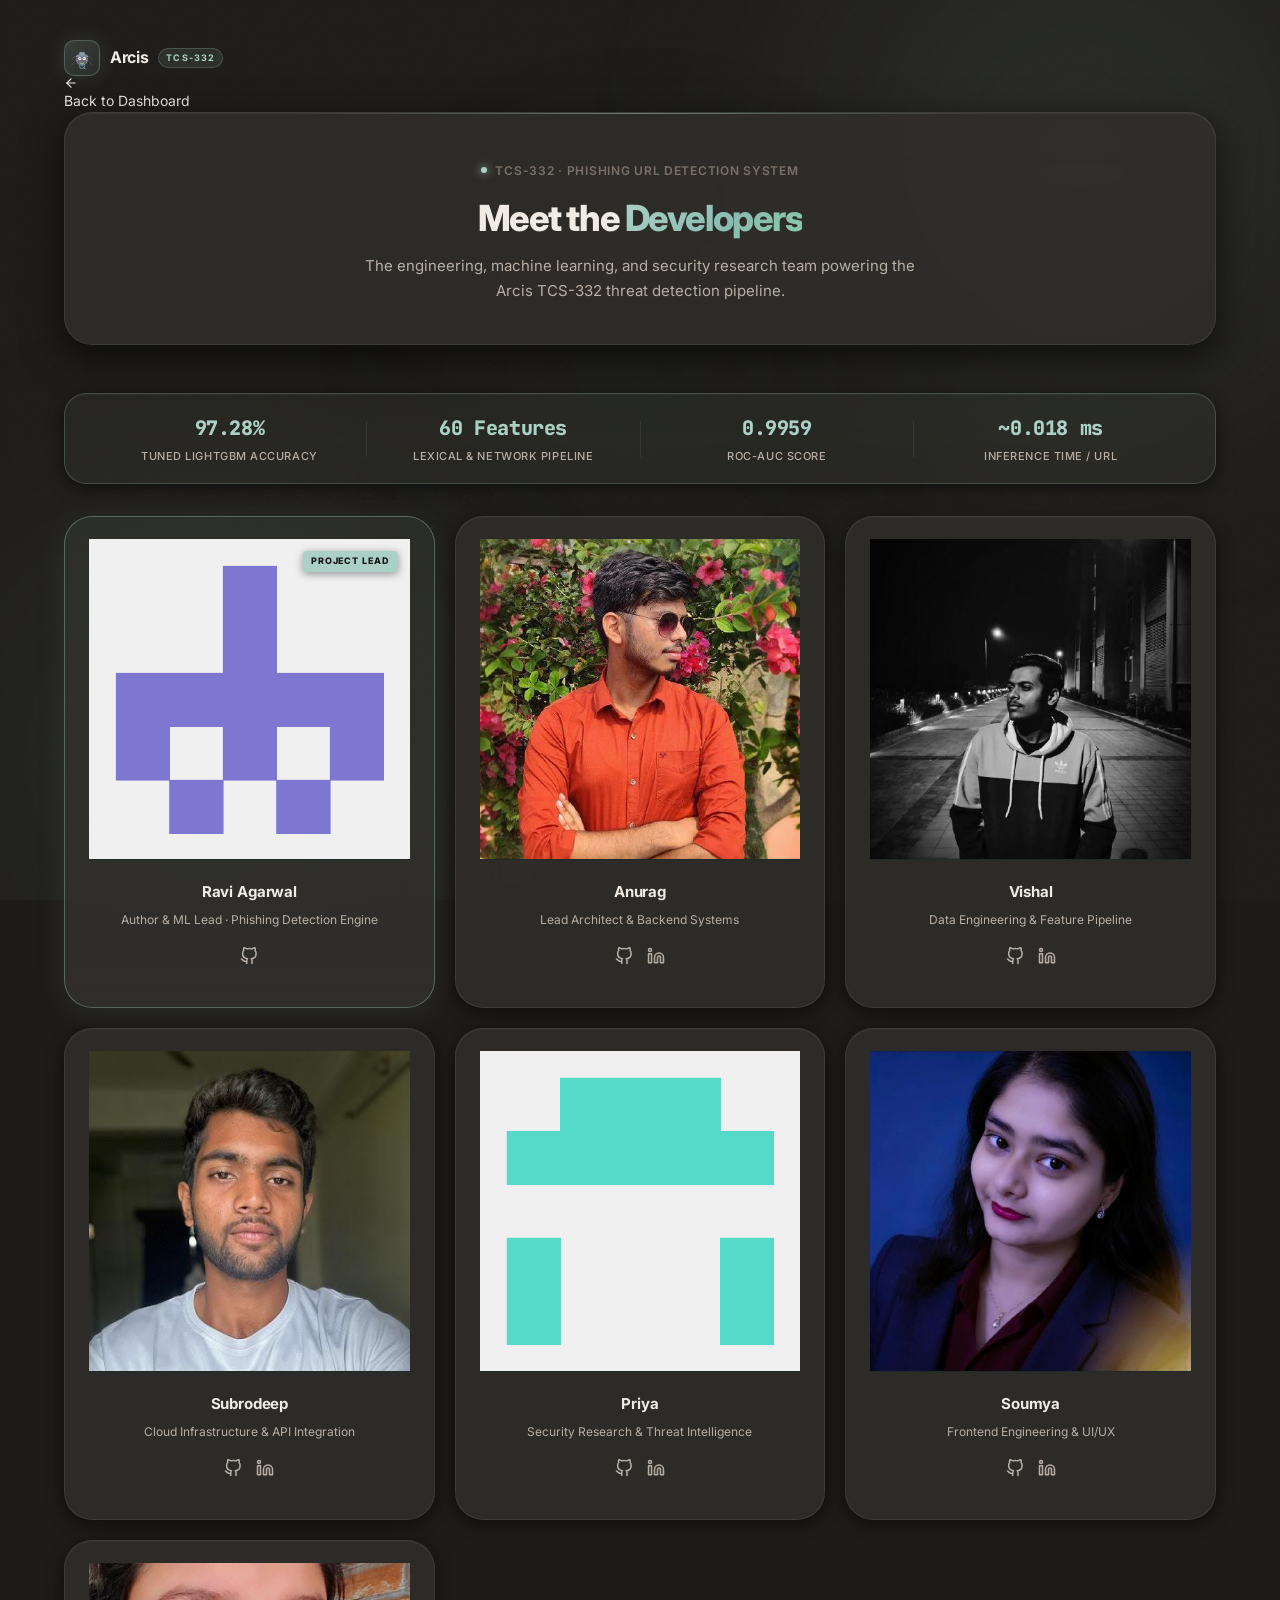
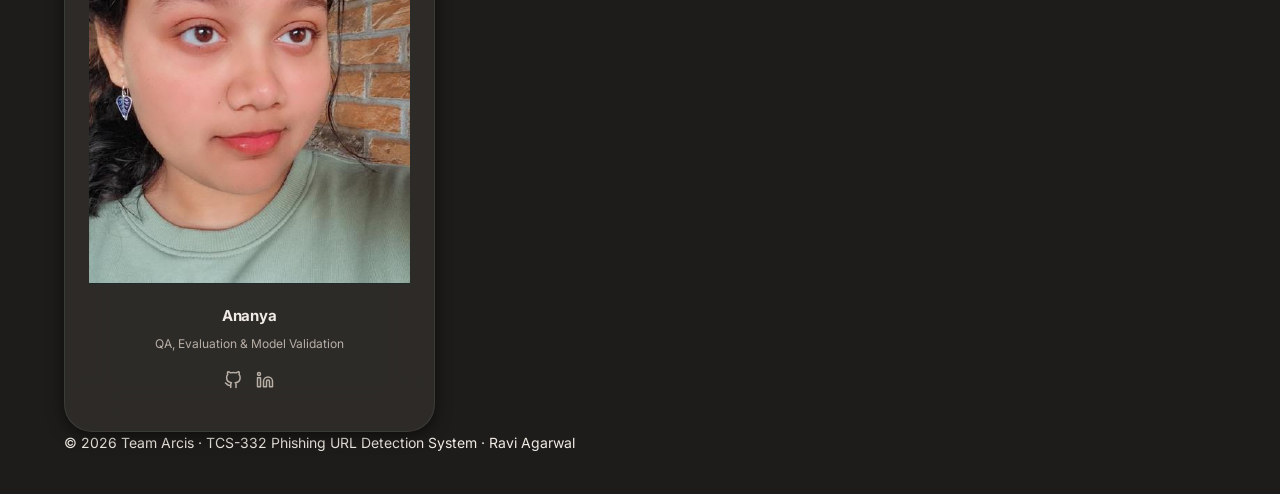
==== frontend/team.html @ d08b2a53 "docs(frontend): add TCS-332 development team showcase and project attribution" ====
<!DOCTYPE html>
<html lang="en">
<head>
    <meta charset="UTF-8">
    <meta name="viewport" content="width=device-width, initial-scale=1.0">
    <title>Arcis · TCS-332 — Phishing URL Detection Engineering Team</title>
    <link rel="preconnect" href="https://fonts.googleapis.com">
    <link rel="preconnect" href="https://fonts.gstatic.com" crossorigin>
    <link href="https://fonts.googleapis.com/css2?family=Inter:wght@300;400;500;600;700;800;900&family=JetBrains+Mono:wght@400;500;600&display=swap" rel="stylesheet">
    <link rel="stylesheet" href="style.css">
    <link rel="icon" type="image/svg+xml" href="icon.svg">
</head>
<body>

    <!-- Ambient background -->
    <div class="bg-canvas" aria-hidden="true">
        <div class="bg-orb bg-orb--1"></div>
        <div class="bg-orb bg-orb--2"></div>
        <div class="bg-orb bg-orb--3"></div>
        <div class="bg-grid"></div>
        <div class="bg-noise"></div>
    </div>

    <div class="team-page-shell">
        <header class="team-page-header">
            <div class="topbar__brand topbar__brand--clean">
                <div class="brand-logo">
                    <img src="icon.svg" width="28" height="28" alt="Arcis logo">
                </div>
                <span class="brand-name">Arcis</span>
                <span class="brand-badge">TCS-332</span>
            </div>
            <a href="/" class="back-btn">
                <svg width="14" height="14" viewBox="0 0 24 24" fill="none" stroke="currentColor" stroke-width="2" stroke-linecap="round" stroke-linejoin="round"><line x1="19" y1="12" x2="5" y2="12"></line><polyline points="12 19 5 12 12 5"></polyline></svg>
                Back to Dashboard
            </a>
        </header>

        <main>
            <div class="scanner-hero scanner-hero--centered">
                <div class="scanner-hero__eyebrow scanner-hero__eyebrow--center">
                    <span class="eyebrow-dot eyebrow-dot--blue" aria-hidden="true"></span>
                    TCS-332 · Phishing URL Detection System
                </div>
                <h1 class="scanner-hero__title">Meet the <span class="gradient-text">Developers</span></h1>
                <p class="scanner-hero__sub">The engineering, machine learning, and security research team powering the Arcis TCS-332 threat detection pipeline.</p>
            </div>

            <!-- Project Highlights Summary Bar -->
            <div class="team-highlights card">
                <div class="team-highlight-item">
                    <span class="team-highlight-val">97.28%</span>
                    <span class="team-highlight-label">Tuned LightGBM Accuracy</span>
                </div>
                <div class="team-highlight-sep"></div>
                <div class="team-highlight-item">
                    <span class="team-highlight-val">60 Features</span>
                    <span class="team-highlight-label">Lexical & Network Pipeline</span>
                </div>
                <div class="team-highlight-sep"></div>
                <div class="team-highlight-item">
                    <span class="team-highlight-val">0.9959</span>
                    <span class="team-highlight-label">ROC-AUC Score</span>
                </div>
                <div class="team-highlight-sep"></div>
                <div class="team-highlight-item">
                    <span class="team-highlight-val">~0.018 ms</span>
                    <span class="team-highlight-label">Inference Time / URL</span>
                </div>
            </div>

            <div class="team-grid">
                <!-- Member: Ravi Agarwal (Lead / Author) -->
                <div class="team-card team-card--lead card">
                    <div class="team-card__image-container">
                        <img src="img/ravi.png" onerror="this.onerror=null; this.src='img/2.png'" alt="Ravi Agarwal" class="team-card__image">
                        <span class="team-lead-badge">PROJECT LEAD</span>
                    </div>
                    <div class="team-card__content">
                        <h3 class="team-card__name">Ravi Agarwal</h3>
                        <p class="team-card__role">Author & ML Lead · Phishing Detection Engine</p>
                        <div class="team-card__links">
                            <a href="https://github.com/ravi9680" target="_blank" rel="noopener noreferrer" title="GitHub" class="team-link">
                                <svg width="18" height="18" viewBox="0 0 24 24" fill="none" stroke="currentColor" stroke-width="2" stroke-linecap="round" stroke-linejoin="round"><path d="M9 19c-5 1.5-5-2.5-7-3m14 6v-3.87a3.37 3.37 0 0 0-.94-2.61c3.14-.35 6.44-1.54 6.44-7A5.44 5.44 0 0 0 20 4.77 5.07 5.07 0 0 0 19.91 1S18.73.65 16 2.48a13.38 13.38 0 0 0-7 0C6.27.65 5.09 1 5.09 1A5.07 5.07 0 0 0 5 4.77a5.44 5.44 0 0 0-1.5 3.78c0 5.42 3.3 6.61 6.44 7A3.37 3.37 0 0 0 9 18.13V22"></path></svg>
                            </a>
                        </div>
                    </div>
                </div>

                <!-- Member 1: Anurag -->
                <div class="team-card card">
                    <div class="team-card__image-container">
                        <img src="img/anurag.png" onerror="this.onerror=null; this.src='img/1.png'" alt="Anurag" class="team-card__image">
                    </div>
                    <div class="team-card__content">
                        <h3 class="team-card__name">Anurag</h3>
                        <p class="team-card__role">Lead Architect & Backend Systems</p>
                        <div class="team-card__links">
                            <a href="https://github.com/the-wilful-youth" target="_blank" rel="noopener noreferrer" title="GitHub" class="team-link">
                                <svg width="18" height="18" viewBox="0 0 24 24" fill="none" stroke="currentColor" stroke-width="2" stroke-linecap="round" stroke-linejoin="round"><path d="M9 19c-5 1.5-5-2.5-7-3m14 6v-3.87a3.37 3.37 0 0 0-.94-2.61c3.14-.35 6.44-1.54 6.44-7A5.44 5.44 0 0 0 20 4.77 5.07 5.07 0 0 0 19.91 1S18.73.65 16 2.48a13.38 13.38 0 0 0-7 0C6.27.65 5.09 1 5.09 1A5.07 5.07 0 0 0 5 4.77a5.44 5.44 0 0 0-1.5 3.78c0 5.42 3.3 6.61 6.44 7A3.37 3.37 0 0 0 9 18.13V22"></path></svg>
                            </a>
                            <a href="https://www.linkedin.com/in/anuragbhowmick/" target="_blank" rel="noopener noreferrer" title="LinkedIn" class="team-link">
                                <svg width="18" height="18" viewBox="0 0 24 24" fill="none" stroke="currentColor" stroke-width="2" stroke-linecap="round" stroke-linejoin="round"><path d="M16 8a6 6 0 0 1 6 6v7h-4v-7a2 2 0 0 0-2-2 2 2 0 0 0-2 2v7h-4v-7a6 6 0 0 1 6-6z"></path><rect x="2" y="9" width="4" height="12"></rect><circle cx="4" cy="4" r="2"></circle></svg>
                            </a>
                        </div>
                    </div>
                </div>

                <!-- Member 2: Vishal -->
                <div class="team-card card">
                    <div class="team-card__image-container">
                        <img src="img/vishal.png" onerror="this.onerror=null; this.src='img/2.png'" alt="Vishal" class="team-card__image">
                    </div>
                    <div class="team-card__content">
                        <h3 class="team-card__name">Vishal</h3>
                        <p class="team-card__role">Data Engineering & Feature Pipeline</p>
                        <div class="team-card__links">
                            <a href="https://github.com/vishalsingh-data" target="_blank" rel="noopener noreferrer" title="GitHub" class="team-link">
                                <svg width="18" height="18" viewBox="0 0 24 24" fill="none" stroke="currentColor" stroke-width="2" stroke-linecap="round" stroke-linejoin="round"><path d="M9 19c-5 1.5-5-2.5-7-3m14 6v-3.87a3.37 3.37 0 0 0-.94-2.61c3.14-.35 6.44-1.54 6.44-7A5.44 5.44 0 0 0 20 4.77 5.07 5.07 0 0 0 19.91 1S18.73.65 16 2.48a13.38 13.38 0 0 0-7 0C6.27.65 5.09 1 5.09 1A5.07 5.07 0 0 0 5 4.77a5.44 5.44 0 0 0-1.5 3.78c0 5.42 3.3 6.61 6.44 7A3.37 3.37 0 0 0 9 18.13V22"></path></svg>
                            </a>
                            <a href="https://www.linkedin.com/in/vishal-singh-1686b335b/" target="_blank" rel="noopener noreferrer" title="LinkedIn" class="team-link">
                                <svg width="18" height="18" viewBox="0 0 24 24" fill="none" stroke="currentColor" stroke-width="2" stroke-linecap="round" stroke-linejoin="round"><path d="M16 8a6 6 0 0 1 6 6v7h-4v-7a2 2 0 0 0-2-2 2 2 0 0 0-2 2v7h-4v-7a6 6 0 0 1 6-6z"></path><rect x="2" y="9" width="4" height="12"></rect><circle cx="4" cy="4" r="2"></circle></svg>
                            </a>
                        </div>
                    </div>
                </div>

                <!-- Member 3: Subrodeep -->
                <div class="team-card card">
                    <div class="team-card__image-container">
                        <img src="img/subrodeep.png" onerror="this.onerror=null; this.src='img/3.png'" alt="Subrodeep" class="team-card__image">
                    </div>
                    <div class="team-card__content">
                        <h3 class="team-card__name">Subrodeep</h3>
                        <p class="team-card__role">Cloud Infrastructure & API Integration</p>
                        <div class="team-card__links">
                            <a href="https://github.com/Subhro1225" target="_blank" rel="noopener noreferrer" title="GitHub" class="team-link">
                                <svg width="18" height="18" viewBox="0 0 24 24" fill="none" stroke="currentColor" stroke-width="2" stroke-linecap="round" stroke-linejoin="round"><path d="M9 19c-5 1.5-5-2.5-7-3m14 6v-3.87a3.37 3.37 0 0 0-.94-2.61c3.14-.35 6.44-1.54 6.44-7A5.44 5.44 0 0 0 20 4.77 5.07 5.07 0 0 0 19.91 1S18.73.65 16 2.48a13.38 13.38 0 0 0-7 0C6.27.65 5.09 1 5.09 1A5.07 5.07 0 0 0 5 4.77a5.44 5.44 0 0 0-1.5 3.78c0 5.42 3.3 6.61 6.44 7A3.37 3.37 0 0 0 9 18.13V22"></path></svg>
                            </a>
                            <a href="https://www.linkedin.com/in/subhrodeep-bhattacharjee/" target="_blank" rel="noopener noreferrer" title="LinkedIn" class="team-link">
                                <svg width="18" height="18" viewBox="0 0 24 24" fill="none" stroke="currentColor" stroke-width="2" stroke-linecap="round" stroke-linejoin="round"><path d="M16 8a6 6 0 0 1 6 6v7h-4v-7a2 2 0 0 0-2-2 2 2 0 0 0-2 2v7h-4v-7a6 6 0 0 1 6-6z"></path><rect x="2" y="9" width="4" height="12"></rect><circle cx="4" cy="4" r="2"></circle></svg>
                            </a>
                        </div>
                    </div>
                </div>

                <!-- Member 4: Priya -->
                <div class="team-card card">
                    <div class="team-card__image-container">
                        <img src="img/priya.png" onerror="this.onerror=null; this.src='img/4.png'" alt="Priya" class="team-card__image">
                    </div>
                    <div class="team-card__content">
                        <h3 class="team-card__name">Priya</h3>
                        <p class="team-card__role">Security Research & Threat Intelligence</p>
                        <div class="team-card__links">
                            <a href="https://github.com/priyaghosh77708-cpu" target="_blank" rel="noopener noreferrer" title="GitHub" class="team-link">
                                <svg width="18" height="18" viewBox="0 0 24 24" fill="none" stroke="currentColor" stroke-width="2" stroke-linecap="round" stroke-linejoin="round"><path d="M9 19c-5 1.5-5-2.5-7-3m14 6v-3.87a3.37 3.37 0 0 0-.94-2.61c3.14-.35 6.44-1.54 6.44-7A5.44 5.44 0 0 0 20 4.77 5.07 5.07 0 0 0 19.91 1S18.73.65 16 2.48a13.38 13.38 0 0 0-7 0C6.27.65 5.09 1 5.09 1A5.07 5.07 0 0 0 5 4.77a5.44 5.44 0 0 0-1.5 3.78c0 5.42 3.3 6.61 6.44 7A3.37 3.37 0 0 0 9 18.13V22"></path></svg>
                            </a>
                            <a href="https://www.linkedin.com/in/priya-ghosh777/" target="_blank" rel="noopener noreferrer" title="LinkedIn" class="team-link">
                                <svg width="18" height="18" viewBox="0 0 24 24" fill="none" stroke="currentColor" stroke-width="2" stroke-linecap="round" stroke-linejoin="round"><path d="M16 8a6 6 0 0 1 6 6v7h-4v-7a2 2 0 0 0-2-2 2 2 0 0 0-2 2v7h-4v-7a6 6 0 0 1 6-6z"></path><rect x="2" y="9" width="4" height="12"></rect><circle cx="4" cy="4" r="2"></circle></svg>
                            </a>
                        </div>
                    </div>
                </div>

                <!-- Member 5: Soumya -->
                <div class="team-card card">
                    <div class="team-card__image-container">
                        <img src="img/soumya.png" onerror="this.onerror=null; this.src='img/5.png'" alt="Soumya" class="team-card__image">
                    </div>
                    <div class="team-card__content">
                        <h3 class="team-card__name">Soumya</h3>
                        <p class="team-card__role">Frontend Engineering & UI/UX</p>
                        <div class="team-card__links">
                            <a href="https://github.com/soumyayyy" target="_blank" rel="noopener noreferrer" title="GitHub" class="team-link">
                                <svg width="18" height="18" viewBox="0 0 24 24" fill="none" stroke="currentColor" stroke-width="2" stroke-linecap="round" stroke-linejoin="round"><path d="M9 19c-5 1.5-5-2.5-7-3m14 6v-3.87a3.37 3.37 0 0 0-.94-2.61c3.14-.35 6.44-1.54 6.44-7A5.44 5.44 0 0 0 20 4.77 5.07 5.07 0 0 0 19.91 1S18.73.65 16 2.48a13.38 13.38 0 0 0-7 0C6.27.65 5.09 1 5.09 1A5.07 5.07 0 0 0 5 4.77a5.44 5.44 0 0 0-1.5 3.78c0 5.42 3.3 6.61 6.44 7A3.37 3.37 0 0 0 9 18.13V22"></path></svg>
                            </a>
                            <a href="https://www.linkedin.com/in/soumyaa1110" target="_blank" rel="noopener noreferrer" title="LinkedIn" class="team-link">
                                <svg width="18" height="18" viewBox="0 0 24 24" fill="none" stroke="currentColor" stroke-width="2" stroke-linecap="round" stroke-linejoin="round"><path d="M16 8a6 6 0 0 1 6 6v7h-4v-7a2 2 0 0 0-2-2 2 2 0 0 0-2 2v7h-4v-7a6 6 0 0 1 6-6z"></path><rect x="2" y="9" width="4" height="12"></rect><circle cx="4" cy="4" r="2"></circle></svg>
                            </a>
                        </div>
                    </div>
                </div>

                <!-- Member 6: Ananya -->
                <div class="team-card card">
                    <div class="team-card__image-container">
                        <img src="img/ananya.png" onerror="this.onerror=null; this.src='img/6.png'" alt="Ananya" class="team-card__image">
                    </div>
                    <div class="team-card__content">
                        <h3 class="team-card__name">Ananya</h3>
                        <p class="team-card__role">QA, Evaluation & Model Validation</p>
                        <div class="team-card__links">
                            <a href="https://github.com/lyuneth3" target="_blank" rel="noopener noreferrer" title="GitHub" class="team-link">
                                <svg width="18" height="18" viewBox="0 0 24 24" fill="none" stroke="currentColor" stroke-width="2" stroke-linecap="round" stroke-linejoin="round"><path d="M9 19c-5 1.5-5-2.5-7-3m14 6v-3.87a3.37 3.37 0 0 0-.94-2.61c3.14-.35 6.44-1.54 6.44-7A5.44 5.44 0 0 0 20 4.77 5.07 5.07 0 0 0 19.91 1S18.73.65 16 2.48a13.38 13.38 0 0 0-7 0C6.27.65 5.09 1 5.09 1A5.07 5.07 0 0 0 5 4.77a5.44 5.44 0 0 0-1.5 3.78c0 5.42 3.3 6.61 6.44 7A3.37 3.37 0 0 0 9 18.13V22"></path></svg>
                            </a>
                            <a href="https://www.linkedin.com/in/anannya-mohanty-a0015134a" target="_blank" rel="noopener noreferrer" title="LinkedIn" class="team-link">
                                <svg width="18" height="18" viewBox="0 0 24 24" fill="none" stroke="currentColor" stroke-width="2" stroke-linecap="round" stroke-linejoin="round"><path d="M16 8a6 6 0 0 1 6 6v7h-4v-7a2 2 0 0 0-2-2 2 2 0 0 0-2 2v7h-4v-7a6 6 0 0 1 6-6z"></path><rect x="2" y="9" width="4" height="12"></rect><circle cx="4" cy="4" r="2"></circle></svg>
                            </a>
                        </div>
                    </div>
                </div>
            </div>
        </main>

        <footer class="team-page-footer">
            <span class="footer__copy">&copy; 2026 Team Arcis · TCS-332 Phishing URL Detection System · Ravi Agarwal</span>
        </footer>
    </div>

</body>
</html>
---- frontend/style.css ----
/* ═══════════════════════════════════════════════════════════
   ARCIS — Premium Design System
   style.css
   ═══════════════════════════════════════════════════════════ */

/* ── 1. Design Tokens ─────────────────────────────────────── */
:root {
    /* Backgrounds — Jet-based warm dark */
    --bg:            #1e1c1a;
    --surface-1:     rgba(49, 47, 44, 0.82);
    --surface-2:     rgba(58, 56, 52, 0.65);
    --surface-hover: rgba(171, 209, 198, 0.06);

    /* Borders */
    --border:        rgba(171, 209, 198, 0.10);
    --border-strong: rgba(171, 209, 198, 0.22);
    --border-focus:  rgba(171, 209, 198, 0.55);

    /* Brand — Soft Jade palette */
    --jade:       #ABD1C6;
    --jade-dim:   #8bbcb0;
    --jade-deep:  #6aa396;
    --jade-glow:  rgba(171, 209, 198, 0.18);

    /* Aliases used across component rules */
    --teal:    var(--jade-deep);
    --teal-lt: var(--jade);
    --cyan:    var(--jade-dim);
    --emerald: #86c9a8;
    --indigo:  var(--jade-deep);
    --violet:  var(--jade-dim);

    /* Semantics — Aligned with TCS-332 5 Threat Levels */
    --safe:      #6fcf97;
    --low-risk:  #56ccf2;
    --warn:      #f2c94c;
    --high:      #f2994a;
    --danger:    #eb5757;

    /* Text — warm off-whites on Jet */
    --text-1:  #f0ebe4;
    --text-2:  #b8afa6;
    --text-3:  #7a7068;

    /* Shadows — warmer tones */
    --shadow-sm:  0 1px 3px rgba(0,0,0,0.6);
    --shadow-md:  0 4px 16px rgba(0,0,0,0.55);
    --shadow-lg:  0 12px 40px rgba(0,0,0,0.65);
    --shadow-xl:  0 24px 64px rgba(0,0,0,0.75);

    /* Radius */
    --r-sm:  10px;
    --r-md:  16px;
    --r-lg:  22px;
    --r-xl:  28px;

    /* Motion */
    --ease-out:    cubic-bezier(0.16, 1, 0.3, 1);
    --ease-spring: cubic-bezier(0.34, 1.56, 0.64, 1);
    --duration:    0.35s;
}

/* ── 2. Reset & Base ──────────────────────────────────────── */
*, *::before, *::after {
    box-sizing: border-box;
    margin: 0;
    padding: 0;
}

html {
    scroll-behavior: smooth;
    -webkit-font-smoothing: antialiased;
    -moz-osx-font-smoothing: grayscale;
    text-rendering: optimizeLegibility;
}

body {
    background-color: var(--bg);
    color: var(--text-1);
    font-family: 'Inter', -apple-system, BlinkMacSystemFont, 'Segoe UI', sans-serif;
    font-size: 14px;
    line-height: 1.6;
    min-height: 100vh;
    overflow-x: hidden;
}

a { color: inherit; text-decoration: none; }
button { font-family: inherit; cursor: pointer; }
input, textarea, select { font-family: inherit; }
img, svg { display: block; }
.hidden { display: none !important; }

/* ── 3. Background Canvas ─────────────────────────────────── */
.bg-canvas {
    position: fixed;
    inset: 0;
    z-index: -1;
    pointer-events: none;
    overflow: hidden;
}

.bg-orb {
    position: absolute;
    border-radius: 50%;
    filter: blur(120px);
    will-change: transform;
}

.bg-orb--1 {
    width: 700px;
    height: 700px;
    top: -200px;
    right: -150px;
    background: radial-gradient(circle, rgba(171,209,198,0.15) 0%, transparent 70%);
    animation: orb-drift-1 28s ease-in-out infinite alternate;
}

.bg-orb--2 {
    width: 650px;
    height: 650px;
    bottom: -180px;
    left: -120px;
    background: radial-gradient(circle, rgba(139,188,176,0.12) 0%, transparent 70%);
    animation: orb-drift-2 36s ease-in-out infinite alternate;
}

.bg-orb--3 {
    width: 400px;
    height: 400px;
    top: 40%;
    left: 50%;
    transform: translate(-50%, -50%);
    background: radial-gradient(circle, rgba(106,163,150,0.08) 0%, transparent 70%);
    animation: orb-drift-3 22s ease-in-out infinite alternate;
}

@keyframes orb-drift-1 {
    0%   { transform: translate(0, 0) scale(1); }
    50%  { transform: translate(-60px, 80px) scale(1.1); }
    100% { transform: translate(40px, -50px) scale(0.95); }
}
@keyframes orb-drift-2 {
    0%   { transform: translate(0, 0) scale(1); }
    50%  { transform: translate(80px, -60px) scale(1.08); }
    100% { transform: translate(-40px, 40px) scale(0.9); }
}
@keyframes orb-drift-3 {
    0%   { transform: translate(-50%, -50%) scale(0.95); }
    100% { transform: translate(-50%, -50%) scale(1.12); }
}

/* Subtle dot grid */
.bg-grid {
    position: absolute;
    inset: 0;
    background-image: radial-gradient(circle, rgba(171,209,198,0.05) 1px, transparent 1px);
    background-size: 32px 32px;
    mask-image: radial-gradient(ellipse 80% 80% at 50% 50%, black 30%, transparent 100%);
}

/* Film-grain noise overlay */
.bg-noise {
    position: absolute;
    inset: 0;
    opacity: 0.025;
    background-image: url("data:image/svg+xml,%3Csvg viewBox='0 0 256 256' xmlns='http://www.w3.org/2000/svg'%3E%3Cfilter id='noise'%3E%3CfeTurbulence type='fractalNoise' baseFrequency='0.9' numOctaves='4' stitchTiles='stitch'/%3E%3C/filter%3E%3Crect width='100%25' height='100%25' filter='url(%23noise)'/%3E%3C/svg%3E");
    background-size: 200px 200px;
}

/* ── 4. App Shell ─────────────────────────────────────────── */
.app-shell {
    max-width: 1320px;
    margin: 0 auto;
    padding: 20px 24px 32px;
    min-height: 100vh;
    display: flex;
    flex-direction: column;
    gap: 16px;
}

/* ── 5. Topbar ────────────────────────────────────────────── */
.topbar {
    display: flex;
    align-items: center;
    justify-content: space-between;
    gap: 16px;
    padding: 10px 20px;
    background: var(--surface-1);
    border: 1px solid var(--border);
    border-radius: var(--r-xl);
    backdrop-filter: blur(24px) saturate(180%);
    -webkit-backdrop-filter: blur(24px) saturate(180%);
    box-shadow: var(--shadow-md), inset 0 1px 0 rgba(255,255,255,0.06);
    position: sticky;
    top: 12px;
    z-index: 100;
}

/* Brand */
.topbar__brand {
    display: flex;
    align-items: center;
    gap: 10px;
    flex-shrink: 0;
}

.brand-logo {
    display: flex;
    align-items: center;
    justify-content: center;
    width: 36px;
    height: 36px;
    background: linear-gradient(135deg, rgba(171,209,198,0.18), rgba(139,188,176,0.10));
    border: 1px solid rgba(171,209,198,0.28);
    border-radius: 10px;
    box-shadow: 0 0 20px rgba(171,209,198,0.15);
}

.brand-name {
    font-size: 16px;
    font-weight: 700;
    letter-spacing: -0.02em;
    color: var(--text-1);
}

.brand-badge {
    font-size: 9px;
    font-weight: 700;
    letter-spacing: 0.12em;
    color: var(--jade);
    background: rgba(171,209,198,0.10);
    border: 1px solid rgba(171,209,198,0.22);
    padding: 2px 7px;
    border-radius: 50px;
}

/* Nav links */
.topbar__nav {
    display: flex;
    align-items: center;
    gap: 4px;
}

.nav-item {
    font-size: 13.5px;
    font-weight: 500;
    color: var(--text-2);
    padding: 6px 14px;
    border-radius: var(--r-sm);
    transition: color var(--duration) var(--ease-out),
                background var(--duration) var(--ease-out);
}

.nav-item:hover {
    color: var(--text-1);
    background: var(--surface-hover);
}

.nav-item--active {
    color: var(--text-1);
    background: rgba(255,255,255,0.06);
}

/* Right actions */
.topbar__actions {
    display: flex;
    align-items: center;
    gap: 12px;
    flex-shrink: 0;
}

.node-status {
    display: flex;
    align-items: center;
    gap: 7px;
    background: rgba(171,209,198,0.08);
    border: 1px solid rgba(171,209,198,0.20);
    padding: 5px 12px;
    border-radius: 50px;
}

.node-status__dot {
    width: 7px;
    height: 7px;
    border-radius: 50%;
    background: var(--jade);
    box-shadow: 0 0 8px var(--jade);
    animation: pulse-dot 2.4s ease-in-out infinite;
}

.node-status__label {
    font-family: 'JetBrains Mono', monospace;
    font-size: 10px;
    font-weight: 600;
    color: var(--jade);
    letter-spacing: 0.06em;
}

@keyframes pulse-dot {
    0%, 100% { opacity: 1; box-shadow: 0 0 8px var(--jade); }
    50%       { opacity: 0.6; box-shadow: 0 0 3px var(--jade); }
}

.btn-upgrade {
    display: none;
}

/* ── 6. Metrics Bar ───────────────────────────────────────── */
.metrics-bar {
    display: flex;
    align-items: center;
    background: var(--surface-1);
    border: 1px solid var(--border);
    border-radius: var(--r-lg);
    backdrop-filter: blur(20px) saturate(160%);
    -webkit-backdrop-filter: blur(20px) saturate(160%);
    box-shadow: var(--shadow-sm), inset 0 1px 0 rgba(255,255,255,0.04);
    padding: 0 8px;
    overflow: hidden;
}

.metric-tile {
    display: flex;
    align-items: center;
    gap: 12px;
    padding: 18px 28px;
    flex: 1;
    min-width: 0;
    transition: background var(--duration);
}

.metric-tile:hover { background: var(--surface-hover); }

.metric-tile__icon {
    display: flex;
    align-items: center;
    justify-content: center;
    width: 34px;
    height: 34px;
    border-radius: 9px;
    background: rgba(255,255,255,0.04);
    border: 1px solid var(--border);
    color: var(--text-2);
    flex-shrink: 0;
}

.metric-tile__icon--blue  { color: var(--jade);      background: rgba(171,209,198,0.08); border-color: rgba(171,209,198,0.18); }
.metric-tile__icon--red   { color: var(--danger);    background: rgba(235,87,87,0.08);   border-color: rgba(235,87,87,0.18); }
.metric-tile__icon--green { color: var(--jade-dim);  background: rgba(139,188,176,0.08); border-color: rgba(139,188,176,0.18); }

.metric-tile__body {
    display: flex;
    flex-direction: column;
    gap: 2px;
    min-width: 0;
}

.metric-tile__value {
    font-size: 20px;
    font-weight: 700;
    letter-spacing: -0.03em;
    color: var(--text-1);
    line-height: 1.1;
    white-space: nowrap;
}

.metric-unit {
    font-size: 12px;
    font-weight: 500;
    color: var(--text-2);
    margin-left: 1px;
}

.metric-tile__label {
    font-size: 11.5px;
    color: var(--text-3);
    font-weight: 500;
    white-space: nowrap;
    overflow: hidden;
    text-overflow: ellipsis;
}

.metric-divider {
    width: 1px;
    height: 36px;
    background: var(--border);
    flex-shrink: 0;
}

/* ── 7. Workspace ─────────────────────────────────────────── */
.workspace {
    display: grid;
    grid-template-columns: 280px 1fr;
    gap: 16px;
    align-items: start;
    flex: 1;
}

/* ── 8. Sidebar ───────────────────────────────────────────── */
.sidebar {
    background: var(--surface-1);
    border: 1px solid var(--border);
    border-radius: var(--r-xl);
    backdrop-filter: blur(24px) saturate(160%);
    -webkit-backdrop-filter: blur(24px) saturate(160%);
    box-shadow: var(--shadow-md), inset 0 1px 0 rgba(255,255,255,0.04);
    display: flex;
    flex-direction: column;
    overflow: hidden;
    max-height: calc(100vh - 180px);
    position: sticky;
    top: 90px;
}

.sidebar__header {
    display: flex;
    align-items: center;
    justify-content: space-between;
    padding: 18px 20px 14px;
    border-bottom: 1px solid var(--border);
    flex-shrink: 0;
}

.sidebar__title {
    font-size: 13px;
    font-weight: 600;
    color: var(--text-1);
    letter-spacing: -0.01em;
}

.sidebar__count {
    font-family: 'JetBrains Mono', monospace;
    font-size: 11px;
    font-weight: 600;
    color: var(--jade);
    background: rgba(171,209,198,0.10);
    border: 1px solid rgba(171,209,198,0.20);
    padding: 2px 8px;
    border-radius: 50px;
    min-width: 24px;
    text-align: center;
}

.sidebar__body {
    flex: 1;
    overflow: hidden;
    display: flex;
    flex-direction: column;
    min-height: 0; /* critical — lets flex child shrink below content size */
}

.history-feed {
    flex: 1;
    overflow-y: auto;
    max-height: calc(100vh - 280px);
    padding: 12px;
    display: flex;
    flex-direction: column;
    gap: 6px;
    scrollbar-width: thin;
    scrollbar-color: rgba(171,209,198,0.12) transparent;
}

.history-feed::-webkit-scrollbar { width: 4px; }
.history-feed::-webkit-scrollbar-track { background: transparent; }
.history-feed::-webkit-scrollbar-thumb {
    background: rgba(255,255,255,0.08);
    border-radius: 4px;
}

.history-empty {
    display: flex;
    flex-direction: column;
    align-items: center;
    justify-content: center;
    gap: 10px;
    padding: 40px 20px;
    color: var(--text-3);
    text-align: center;
}

.history-empty p {
    font-size: 13px;
    font-weight: 500;
    color: var(--text-2);
}

.history-empty span {
    font-size: 12px;
}

/* History item */
.history-item {
    background: rgba(255,255,255,0.02);
    border: 1px solid var(--border);
    border-left: 2.5px solid var(--text-3);
    border-radius: var(--r-md);
    padding: 10px 12px;
    cursor: pointer;
    transition: background var(--duration) var(--ease-out),
                border-color var(--duration) var(--ease-out),
                transform var(--duration) var(--ease-spring);
    display: flex;
    flex-direction: column;
    gap: 5px;
}

.history-item:hover {
    background: rgba(255,255,255,0.05);
    border-color: var(--border-strong);
    transform: translateX(3px);
}

.history-item.is-safe    { border-left-color: var(--safe); }
.history-item.is-phishing { border-left-color: var(--danger); }

.history-item__top {
    display: flex;
    align-items: center;
    justify-content: space-between;
    gap: 6px;
}

.history-pill {
    display: inline-flex;
    align-items: center;
    gap: 5px;
    font-size: 9.5px;
    font-weight: 700;
    letter-spacing: 0.05em;
    padding: 3px 9px 3px 7px;
    border-radius: 50px;
    border: none;
}

.history-pill.safe {
    background: rgba(111, 207, 151, 0.14);
    color: var(--safe);
}

.history-pill.phishing {
    background: rgba(235, 87, 87, 0.14);
    color: var(--danger);
}

.history-time {
    font-size: 10.5px;
    color: var(--text-3);
    font-family: 'JetBrains Mono', monospace;
    flex-shrink: 0;
}

.history-url {
    font-size: 11.5px;
    font-weight: 500;
    color: var(--text-2);
    white-space: nowrap;
    overflow: hidden;
    text-overflow: ellipsis;
}

/* Clear button */
.btn-clear {
    display: flex;
    align-items: center;
    justify-content: center;
    gap: 6px;
    margin: 0 12px 12px;
    padding: 8px 12px;
    background: transparent;
    border: 1px solid rgba(239,68,68,0.2);
    color: rgba(239,68,68,0.7);
    border-radius: var(--r-sm);
    font-size: 12px;
    font-weight: 600;
    transition: background var(--duration), border-color var(--duration), color var(--duration);
    flex-shrink: 0;
}

.btn-clear:hover {
    background: rgba(239,68,68,0.08);
    border-color: var(--danger);
    color: var(--danger);
}

/* ── 9. Main Panel ────────────────────────────────────────── */
.main-panel {
    display: flex;
    flex-direction: column;
    gap: 14px;
    min-width: 0;
}

/* ── 10. Tab Bar ──────────────────────────────────────────── */
.tab-bar {
    display: flex;
    gap: 4px;
    background: var(--surface-1);
    border: 1px solid var(--border);
    border-radius: var(--r-md);
    padding: 5px;
    backdrop-filter: blur(20px);
    -webkit-backdrop-filter: blur(20px);
    width: fit-content;
    box-shadow: var(--shadow-sm);
}

.tab-btn {
    display: flex;
    align-items: center;
    gap: 7px;
    padding: 8px 18px;
    background: transparent;
    border: none;
    outline: none;
    color: var(--text-2);
    font-size: 13.5px;
    font-weight: 600;
    border-radius: var(--r-sm);
    transition: color var(--duration) var(--ease-out),
                background var(--duration) var(--ease-out),
                box-shadow var(--duration);
}

.tab-btn:hover { color: var(--text-1); background: var(--surface-hover); }

.tab-btn--active {
    color: #312F2C;
    background: linear-gradient(135deg, var(--jade), var(--jade-dim));
    box-shadow: 0 2px 12px rgba(171,209,198,0.3);
}

.tab-pane { display: flex; flex-direction: column; gap: 14px; }
.tab-pane.hidden { display: none !important; }

/* ── 11. Scanner Hero ─────────────────────────────────────── */
.scanner-hero {
    background: var(--surface-1);
    border: 1px solid var(--border);
    border-radius: var(--r-xl);
    padding: 44px 48px 40px;
    text-align: center;
    backdrop-filter: blur(24px) saturate(160%);
    -webkit-backdrop-filter: blur(24px) saturate(160%);
    box-shadow: var(--shadow-lg), inset 0 1px 0 rgba(255,255,255,0.05);
    position: relative;
    overflow: hidden;
}

/* Subtle highlight arc at top */
.scanner-hero::before {
    content: '';
    position: absolute;
    top: 0;
    left: 50%;
    transform: translateX(-50%);
    width: 60%;
    height: 1px;
    background: linear-gradient(90deg, transparent, rgba(171,209,198,0.45), transparent);
}

.scanner-hero__eyebrow {
    display: inline-flex;
    align-items: center;
    gap: 8px;
    font-size: 12px;
    font-weight: 600;
    letter-spacing: 0.06em;
    color: var(--text-3);
    text-transform: uppercase;
    margin-bottom: 18px;
}

.eyebrow-dot {
    width: 6px;
    height: 6px;
    border-radius: 50%;
    background: var(--jade);
    box-shadow: 0 0 8px var(--jade);
    animation: pulse-dot 2.4s ease-in-out infinite;
}

.eyebrow-dot--violet {
    background: var(--jade-dim);
    box-shadow: 0 0 8px var(--jade-dim);
}

.scanner-hero__title {
    font-size: 36px;
    font-weight: 800;
    letter-spacing: -0.04em;
    line-height: 1.12;
    margin-bottom: 16px;
    color: var(--text-1);
}

.gradient-text {
    background: linear-gradient(135deg, var(--jade) 0%, var(--jade-dim) 60%, var(--emerald) 100%);
    -webkit-background-clip: text;
    background-clip: text;
    -webkit-text-fill-color: transparent;
}

.scanner-hero__sub {
    max-width: 580px;
    margin: 0 auto 32px;
    font-size: 15px;
    color: var(--text-2);
    line-height: 1.65;
}

/* ── 12. Scan Form ────────────────────────────────────────── */
.scan-form { max-width: 640px; margin: 0 auto; }

.scan-input-group {
    display: flex;
    align-items: center;
    gap: 8px;
    background: rgba(5, 7, 15, 0.7);
    border: 1px solid var(--border-strong);
    border-radius: var(--r-lg);
    padding: 6px 6px 6px 16px;
    transition: border-color var(--duration) var(--ease-out),
                box-shadow var(--duration) var(--ease-out);
    box-shadow: inset 0 1px 1px rgba(255,255,255,0.03), var(--shadow-sm);
}

.scan-input-group:focus-within {
    border-color: var(--jade);
    box-shadow: 0 0 0 3px rgba(171,209,198,0.18),
                0 0 16px rgba(171,209,198,0.12),
                var(--shadow-sm);
}

.scan-input-icon {
    color: var(--text-3);
    display: flex;
    align-items: center;
    flex-shrink: 0;
}

.scan-input {
    flex: 1;
    background: transparent;
    border: none;
    outline: none;
    color: var(--text-1);
    font-size: 14px;
    font-weight: 400;
    caret-color: var(--indigo);
    min-width: 0;
}

.scan-input::placeholder { color: rgba(100,116,139,0.6); }

.scan-submit-btn {
    display: flex;
    align-items: center;
    gap: 6px;
    background: linear-gradient(135deg, var(--jade-deep), var(--jade));
    border: none;
    color: #1e1c1a;
    font-size: 13.5px;
    font-weight: 700;
    padding: 10px 22px;
    border-radius: var(--r-md);
    transition: opacity var(--duration),
                transform 0.15s var(--ease-spring),
                box-shadow var(--duration);
    box-shadow: 0 2px 12px rgba(171,209,198,0.35);
    white-space: nowrap;
    flex-shrink: 0;
}

.scan-submit-btn:hover {
    opacity: 0.9;
    transform: translateY(-1px);
    box-shadow: 0 6px 20px rgba(171,209,198,0.45);
}

.scan-submit-btn:active { transform: scale(0.97); }
.scan-submit-btn:disabled { opacity: 0.55; cursor: not-allowed; transform: none; }

.btn-arrow { color: rgba(30,28,26,0.6); }

.scan-hint {
    margin-top: 12px;
    font-size: 12.5px;
    color: var(--text-3);
}

.scan-example {
    background: none;
    border: none;
    color: var(--jade);
    font-size: inherit;
    cursor: pointer;
    font-family: 'JetBrains Mono', monospace;
    transition: color var(--duration);
}

.scan-example:hover { color: var(--jade-dim); }

/* ── 13. Cards ────────────────────────────────────────────── */
.card {
    background: var(--surface-1);
    border: 1px solid var(--border);
    border-radius: var(--r-xl);
    padding: 22px 24px;
    backdrop-filter: blur(24px) saturate(160%);
    -webkit-backdrop-filter: blur(24px) saturate(160%);
    box-shadow: var(--shadow-md), inset 0 1px 0 rgba(255,255,255,0.04);
    transition: border-color var(--duration) var(--ease-out),
                box-shadow var(--duration) var(--ease-out),
                transform var(--duration) var(--ease-out);
}

.card:hover {
    border-color: var(--border-strong);
    box-shadow: var(--shadow-lg), inset 0 1px 0 rgba(255,255,255,0.06);
    transform: translateY(-2px);
}

.card__header {
    display: flex;
    align-items: center;
    justify-content: space-between;
    gap: 12px;
    margin-bottom: 18px;
    padding-bottom: 14px;
    border-bottom: 1px solid var(--border);
}

.card__title {
    font-size: 13px;
    font-weight: 600;
    color: var(--text-1);
    letter-spacing: -0.01em;
}

.card__badge {
    display: inline-flex;
    align-items: center;
    gap: 5px;
    font-family: 'JetBrains Mono', monospace;
    font-size: 9.5px;
    font-weight: 700;
    letter-spacing: 0.08em;
    padding: 4px 10px 4px 8px;
    border-radius: 50px;
    border: none;
    background: rgba(171,209,198,0.10);
    color: var(--jade);
    transition: background var(--duration), color var(--duration);
}

.card__badge--safe {
    background: rgba(111, 207, 151, 0.14);
    color: var(--safe);
}

.card__badge--low-risk {
    background: rgba(86, 204, 242, 0.14);
    color: var(--low-risk);
}

.card__badge--suspicious,
.card__badge--warn {
    background: rgba(242, 201, 76, 0.14);
    color: var(--warn);
}

.card__badge--high {
    background: rgba(242, 153, 74, 0.16);
    color: var(--high);
}

.card__badge--critical,
.card__badge--danger {
    background: rgba(235, 87, 87, 0.14);
    color: var(--danger);
}

.card__meta {
    font-size: 11.5px;
    color: var(--text-3);
    font-family: 'JetBrains Mono', monospace;
}

/* ── 14. Results Layout ───────────────────────────────────── */
.results-panel {
    animation: fade-up 0.45s var(--ease-out) forwards;
}

@keyframes fade-up {
    from { opacity: 0; transform: translateY(12px); }
    to   { opacity: 1; transform: translateY(0); }
}

.results-layout {
    display: grid;
    grid-template-columns: 300px 1fr;
    gap: 14px;
    align-items: start;
}

.results-right {
    display: flex;
    flex-direction: column;
    gap: 14px;
}

/* ── 15. Gauge Ring ───────────────────────────────────────── */
.card--gauge {
    display: flex;
    flex-direction: column;
    align-items: center;
    text-align: center;
}

.gauge-ring-wrap {
    position: relative;
    width: 200px;
    height: 200px;
    margin: 8px 0 18px;
}

.gauge-ring {
    transform: rotate(-90deg);
}

.gauge-ring__track {
    fill: none;
    stroke: rgba(255,255,255,0.04);
    stroke-width: 14;
}

.gauge-ring__fill {
    fill: none;
    stroke: var(--safe);
    stroke-width: 14;
    stroke-linecap: round;
    stroke-dasharray: 502.65; /* 2 * PI * 80 */
    stroke-dashoffset: 502.65;
    transition: stroke-dashoffset 0.8s var(--ease-out),
                stroke 0.5s ease;
    filter: drop-shadow(0 0 8px currentColor);
}

.gauge-ring__inner {
    position: absolute;
    inset: 0;
    display: flex;
    flex-direction: column;
    align-items: center;
    justify-content: center;
    gap: 4px;
}

.gauge-pct {
    font-size: 38px;
    font-weight: 800;
    letter-spacing: -0.04em;
    line-height: 1;
    color: var(--text-1);
}

.gauge-label {
    display: inline-flex;
    align-items: center;
    gap: 5px;
    font-size: 10px;
    font-weight: 700;
    letter-spacing: 0.10em;
    padding: 4px 12px 4px 10px;
    border-radius: 50px;
    border: none;
    background: rgba(111, 207, 151, 0.14);
    color: var(--safe);
    transition: background 0.4s ease, color 0.4s ease;
}

.gauge-label--safe {
    background: rgba(111, 207, 151, 0.14);
    color: var(--safe);
}

.gauge-label--low-risk {
    background: rgba(86, 204, 242, 0.14);
    color: var(--low-risk);
}

.gauge-label--suspicious,
.gauge-label--warn {
    background: rgba(242, 201, 76, 0.14);
    color: var(--warn);
}

.gauge-label--high {
    background: rgba(242, 153, 74, 0.16);
    color: var(--high);
}

.gauge-label--critical,
.gauge-label--danger {
    background: rgba(235, 87, 87, 0.14);
    color: var(--danger);
}

.verdict-strip__icon--safe {
    color: var(--safe);
}

.verdict-strip__icon--low-risk {
    color: var(--low-risk);
}

.verdict-strip__icon--suspicious,
.verdict-strip__icon--warn {
    color: var(--warn);
}

.verdict-strip__icon--high {
    color: var(--high);
}

.verdict-strip__icon--critical,
.verdict-strip__icon--danger {
    color: var(--danger);
}

/* Verdict strip */
.verdict-strip {
    display: flex;
    align-items: flex-start;
    gap: 9px;
    background: rgba(171,209,198,0.06);
    border: 1px solid rgba(171,209,198,0.12);
    border-radius: var(--r-md);
    padding: 12px 14px;
    width: 100%;
    text-align: left;
}

.verdict-strip__icon {
    color: var(--jade);
    flex-shrink: 0;
    margin-top: 1px;
    transition: color 0.4s;
}

.verdict-strip__text {
    font-size: 12.5px;
    color: var(--text-2);
    line-height: 1.5;
}

/* ── 16. Indicator Feed ───────────────────────────────────── */
.indicator-feed {
    display: flex;
    flex-direction: column;
    gap: 7px;
    border-bottom: 1px solid var(--border);
    margin-bottom: 18px;
    padding-bottom: 14px;
}

.indicator-item {
    display: flex;
    align-items: flex-start;
    gap: 10px;
    padding: 9px 13px;
    border-radius: 50px;
    background: rgba(171,209,198,0.06);
    border: none;
    transition: background var(--duration);
    animation: fade-up 0.3s var(--ease-out) both;
}

.ranking-summary-row {
    display: flex;
    justify-content: space-between;
    align-items: center;
    margin-top: 10px;
}

.ranking-summary-row--spaced {
    margin-top: 16px;
}

.ranking-summary-label {
    font-size: 12px;
    font-weight: 600;
    opacity: 0.75;
}

.ranking-summary-value {
    font-size: 12px;
    font-weight: 700;
}

.ranking-summary-value--danger {
    color: var(--danger);
}

.ranking-summary-value--safe {
    color: var(--safe);
}

.indicator-item:hover {
    background: rgba(171,209,198,0.10);
}

.indicator-item--brand {
    background: rgba(235, 87, 87, 0.12);
}

.indicator-item--danger {
    background: rgba(235, 87, 87, 0.12);
}

.indicator-item--safe {
    background: rgba(111, 207, 151, 0.10);
}

.indicator-dot {
    width: 7px;
    height: 7px;
    border-radius: 50%;
    flex-shrink: 0;
    margin-top: 4px;
}

.indicator-dot--brand {
    background: var(--danger);
    box-shadow: 0 0 6px rgba(235,87,87,0.7);
}

.indicator-dot--danger {
    background: var(--danger);
    box-shadow: 0 0 6px rgba(235,87,87,0.7);
}

.indicator-dot--safe {
    background: var(--safe);
    box-shadow: 0 0 6px rgba(111,207,151,0.6);
}

.indicator-dot--warn {
    background: var(--warn);
    box-shadow: 0 0 6px rgba(242,201,76,0.6);
}

.indicator-text {
    font-size: 12.5px;
    color: var(--text-2);
    line-height: 1.5;
    flex: 1;
}

.toast {
    position: fixed;
    bottom: 24px;
    left: 50%;
    transform: translateX(-50%);
    background: rgba(5, 18, 18, 0.96);
    border: 1px solid rgba(244, 63, 94, 0.35);
    color: #fca5a5;
    font-size: 13px;
    font-weight: 500;
    padding: 12px 20px;
    border-radius: 12px;
    box-shadow: 0 8px 32px rgba(0, 0, 0, 0.5);
    z-index: 9999;
    max-width: 480px;
    text-align: center;
    backdrop-filter: blur(16px);
    animation: fade-up 0.3s cubic-bezier(0.16, 1, 0.3, 1) forwards;
}

/* ── 17. Stat Grid ────────────────────────────────────────── */
.stat-grid {
    display: grid;
    grid-template-columns: repeat(4, 1fr);
    gap: 10px;
}

.stat-cell {
    background: rgba(255,255,255,0.02);
    border: 1px solid var(--border);
    border-radius: var(--r-md);
    padding: 14px 12px;
    text-align: center;
    display: flex;
    flex-direction: column;
    gap: 6px;
    transition: background var(--duration), border-color var(--duration),
                transform var(--duration) var(--ease-spring);
}

.stat-cell:hover {
    background: rgba(255,255,255,0.04);
    border-color: var(--border-strong);
    transform: translateY(-2px);
}

.stat-cell__label {
    font-size: 10.5px;
    color: #9aada8; /* was var(--text-3) #7a7068 — lifted to pass WCAG AA */
    text-transform: uppercase;
    letter-spacing: 0.06em;
    font-weight: 600;
}

.stat-cell__value {
    font-family: 'JetBrains Mono', monospace;
    font-size: 16px;
    font-weight: 700; /* was 600 — heavier weight boosts perceived contrast */
    color: #f3f0ea;  /* was var(--text-1) #f0ebe4 — nudged to brighter warm white */
    letter-spacing: -0.02em;
}

.stat-cell__value--safe   { color: var(--safe); }
.stat-cell__value--danger { color: var(--danger); }
.stat-cell__value--warn   { color: var(--warn); }

/* ── 18. Email Form ───────────────────────────────────────── */
.email-form {
    display: flex;
    flex-direction: column;
    gap: 16px;
}

.email-form__row {
    display: flex;
    gap: 14px;
}

.field {
    display: flex;
    flex-direction: column;
    gap: 6px;
    flex: 1;
    min-width: 0;
}

.field__label {
    font-size: 11.5px;
    font-weight: 600;
    color: var(--text-2);
    letter-spacing: 0.04em;
    text-transform: uppercase;
}

.field__optional {
    font-size: 10px;
    font-weight: 400;
    color: var(--text-3);
    text-transform: none;
    letter-spacing: 0;
    margin-left: 4px;
}

.field__input,
.field__textarea,
.field__select {
    background: rgba(5, 7, 15, 0.6);
    border: 1px solid var(--border-strong);
    border-radius: var(--r-md);
    color: var(--text-1);
    font-size: 13.5px;
    padding: 10px 14px;
    outline: none;
    transition: border-color var(--duration) var(--ease-out),
                box-shadow var(--duration) var(--ease-out);
    width: 100%;
}

.field__input:focus,
.field__textarea:focus,
.field__select:focus {
    border-color: var(--border-focus);
    box-shadow: 0 0 0 3px rgba(171,209,198,0.12);
}

.field__input::placeholder,
.field__textarea::placeholder { color: rgba(100,116,139,0.5); }

.field__textarea { resize: vertical; min-height: 100px; }

.field__select {
    appearance: none;
    -webkit-appearance: none;
    background-image: url("data:image/svg+xml,%3Csvg xmlns='http://www.w3.org/2000/svg' width='12' height='12' viewBox='0 0 12 12' fill='none'%3E%3Cpath d='M3 4.5L6 7.5L9 4.5' stroke='%2364748b' stroke-width='1.5' stroke-linecap='round' stroke-linejoin='round'/%3E%3C/svg%3E");
    background-repeat: no-repeat;
    background-position: right 12px center;
    padding-right: 36px;
    cursor: pointer;
}

.field__select option { background: #0d1020; color: var(--text-1); }

.auth-row {
    display: grid;
    grid-template-columns: repeat(3, 1fr);
    gap: 14px;
}

.auth-selector {
    display: flex;
    flex-direction: column;
    gap: 6px;
}

.email-submit-btn {
    display: flex;
    align-items: center;
    justify-content: center;
    gap: 8px;
    background: linear-gradient(135deg, var(--jade-deep), var(--jade));
    border: none;
    color: #1e1c1a;
    font-size: 14px;
    font-weight: 700;
    padding: 13px 28px;
    border-radius: var(--r-md);
    width: 100%;
    transition: opacity var(--duration),
                transform 0.15s var(--ease-spring),
                box-shadow var(--duration);
    box-shadow: 0 2px 16px rgba(171,209,198,0.3);
    margin-top: 4px;
}

.email-submit-btn:hover {
    opacity: 0.92;
    transform: translateY(-1px);
    box-shadow: 0 6px 24px rgba(171,209,198,0.45);
}

.email-submit-btn:active   { transform: scale(0.98); }
.email-submit-btn:disabled { opacity: 0.5; cursor: not-allowed; transform: none; }

/* ── 19. Spinner ──────────────────────────────────────────── */
.spinner {
    display: inline-block;
    width: 15px;
    height: 15px;
    border: 2px solid rgba(255,255,255,0.25);
    border-top-color: white;
    border-radius: 50%;
    animation: spin 0.7s linear infinite;
    flex-shrink: 0;
}

@keyframes spin { to { transform: rotate(360deg); } }

/* ── 20. Footer ───────────────────────────────────────────── */
.app-footer {
    display: flex;
    align-items: center;
    justify-content: center;
    gap: 10px;
    padding-top: 16px;
    border-top: 1px solid var(--border);
    font-size: 11.5px;
    color: var(--text-3);
}

.footer__engine { font-family: 'JetBrains Mono', monospace; font-size: 10.5px; }
.footer__divider { color: var(--text-3); }

/* ── 21. Skeleton Loader ──────────────────────────────────── */
.skeleton {
    background: linear-gradient(90deg,
        rgba(255,255,255,0.04) 25%,
        rgba(255,255,255,0.08) 50%,
        rgba(255,255,255,0.04) 75%
    );
    background-size: 400% 100%;
    animation: shimmer 1.6s ease-in-out infinite;
    border-radius: var(--r-sm);
}

@keyframes shimmer {
    0%   { background-position: 100% 0; }
    100% { background-position: -100% 0; }
}

/* ── 22. Responsive ───────────────────────────────────────── */
@media (max-width: 1100px) {
    .workspace {
        grid-template-columns: 1fr;
    }

    .sidebar {
        position: static;
        max-height: 280px;
        flex-direction: row;
        align-items: stretch;
    }

    .sidebar__body {
        flex: 1;
    }

    .history-feed {
        flex-direction: row;
        overflow-x: auto;
        overflow-y: hidden;
        padding: 12px;
    }

    .history-item {
        min-width: 200px;
    }

    .metrics-bar {
        overflow-x: auto;
    }
}

@media (max-width: 900px) {
    .results-layout {
        grid-template-columns: 1fr;
    }

    .card--gauge {
        flex-direction: row;
        gap: 24px;
        text-align: left;
        align-items: center;
    }

    .gauge-ring-wrap {
        flex-shrink: 0;
        margin: 0;
    }

    .verdict-strip { width: auto; flex: 1; }

    .topbar__nav { display: none; }
}

@media (max-width: 768px) {
    .app-shell { padding: 12px 14px 24px; }

    .scanner-hero {
        padding: 32px 24px 28px;
    }

    .scanner-hero__title {
        font-size: 26px;
    }

    .stat-grid {
        grid-template-columns: repeat(2, 1fr);
    }

    .email-form__row {
        flex-direction: column;
    }

    .auth-row {
        grid-template-columns: 1fr;
    }

    .topbar__actions .btn-upgrade { display: none; }
}

@media (max-width: 480px) {
    .card--gauge {
        flex-direction: column;
        text-align: center;
    }

    .verdict-strip { width: 100%; }

    .metrics-bar {
        flex-wrap: wrap;
        padding: 8px;
        gap: 4px;
    }

    .metric-divider { display: none; }

    .metric-tile {
        padding: 12px 16px;
        flex: 0 0 calc(50% - 8px);
    }
}

/* ── Team Details Workspace Styles ────────────────────────── */
.team-grid {
    display: grid;
    grid-template-columns: repeat(3, 1fr);
    gap: 20px;
    margin-top: 24px;
}

@media (max-width: 992px) {
    .team-grid {
        grid-template-columns: repeat(2, 1fr);
    }
}

@media (max-width: 640px) {
    .team-grid {
        grid-template-columns: 1fr;
    }
}

.team-card {
    display: flex;
    flex-direction: column;
    overflow: hidden;
    transition: transform 0.3s ease, border-color 0.3s ease, box-shadow 0.3s ease;
    border: 1px solid var(--border);
    border-radius: var(--r-xl);
    background: var(--surface-1);
}

.team-card:hover {
    transform: translateY(-4px);
    border-color: rgba(255, 255, 255, 0.15);
    box-shadow: 0 12px 40px rgba(0, 0, 0, 0.4);
}

.team-card__image-container {
    width: 100%;
    aspect-ratio: 1;
    overflow: hidden;
    border-bottom: 1px solid var(--border);
    position: relative;
    background: #0d161a;
}

.team-card__image {
    width: 100%;
    height: 100%;
    object-fit: cover;
    transition: transform 0.5s ease;
}

.team-card:hover .team-card__image {
    transform: scale(1.04);
}

.team-card__content {
    padding: 20px;
    display: flex;
    flex-direction: column;
    align-items: center;
    gap: 6px;
    text-align: center;
    flex-grow: 1;
}

.team-card__name {
    font-size: 15px;
    font-weight: 700;
    color: var(--text-1);
    letter-spacing: -0.01em;
}

.team-card__role {
    font-size: 12px;
    color: var(--text-2);
    margin-bottom: 12px;
}

.team-card__links {
    display: flex;
    gap: 14px;
    justify-content: center;
    margin-top: auto;
}

.team-link {
    color: var(--text-2);
    display: flex;
    align-items: center;
    justify-content: center;
    transition: color 0.2s ease, transform 0.2s ease;
}

.team-link:hover {
    color: var(--blue);
    transform: translateY(-1px);
}

.footer__link-btn {
    background: none;
    border: none;
    font-family: inherit;
    font-size: 12px;
    font-weight: 500;
    color: var(--text-2);
    cursor: pointer;
    transition: color 0.2s ease;
    padding: 0;
}

.footer__link-btn:hover {
    color: var(--text-1);
    text-decoration: underline;
}

.ranking-list { display: flex; flex-direction: column; gap: 10px; margin-top: 8px; }
.ranking-row { display: grid; grid-template-columns: 160px 1fr 40px; align-items: center; gap: 10px; font-size: 13px; }
.ranking-row__label { color: rgba(255,255,255,0.75); }
.ranking-row__bar { height: 8px; background: rgba(255,255,255,0.08); border-radius: 4px; overflow: hidden; }
.ranking-row__fill { height: 100%; border-radius: 4px; transition: width 0.6s ease; }
.ranking-row__pct { text-align: right; color: rgba(255,255,255,0.6); font-variant-numeric: tabular-nums; }

/* Fill color follows which group the bar belongs to: red for
   risk-increasing factors, green for risk-decreasing factors. */
#url-risk-ranking-increasing .ranking-row__fill,
#email-risk-ranking-increasing .ranking-row__fill {
    background: var(--danger);
}

#url-risk-ranking-decreasing .ranking-row__fill,
#email-risk-ranking-decreasing .ranking-row__fill {
    background: var(--safe);
}

.w-0 { width: 0%; }
.w-5 { width: 5%; }
.w-10 { width: 10%; }
.w-15 { width: 15%; }
.w-20 { width: 20%; }
.w-25 { width: 25%; }
.w-30 { width: 30%; }
.w-35 { width: 35%; }
.w-40 { width: 40%; }
.w-45 { width: 45%; }
.w-50 { width: 50%; }
.w-55 { width: 55%; }
.w-60 { width: 60%; }
.w-65 { width: 65%; }
.w-70 { width: 70%; }
.w-75 { width: 75%; }
.w-80 { width: 80%; }
.w-85 { width: 85%; }
.w-90 { width: 90%; }
.w-95 { width: 95%; }
.w-100 { width: 100%; }

/* Team page helpers */
.team-page-shell {
    max-width: 1200px;
    margin: 0 auto;
    padding: 40px 24px;
    min-height: 100vh;
    display: flex;
    flex-direction: column;
}

.team-page-shell .topbar__brand {
    padding: 0;
}

.team-page-shell .scanner-hero {
    text-align: center;
    margin-bottom: 48px;
}

.team-page-shell .scanner-hero__eyebrow {
    justify-content: center;
}

.team-page-shell .scanner-hero__sub {
    margin: 16px auto 0;
}

.eyebrow-dot--blue {
    background: var(--jade);
    box-shadow: 0 0 8px var(--jade);
}

.team-card__role--placeholder {
    font-style: italic;
    margin-bottom: 0;
}

/* Report page helpers */
.report-container {
    max-width: 1000px;
    margin: 40px auto;
    padding: 0 24px;
}

.report-header {
    margin-bottom: 32px;
    display: flex;
    justify-content: space-between;
    align-items: center;
}

.report-grid {
    display: grid;
    grid-template-columns: 1.2fr 2fr;
    gap: 24px;
}

.report-meta-grid {
    display: grid;
    grid-template-columns: 1fr 1fr;
    gap: 16px;
    margin-top: 16px;
}

.report-meta-item--span-2 {
    grid-column: span 2;
}

.report-signals-list {
    max-height: 250px;
    overflow-y: auto;
}

.table-scroll {
    overflow-x: auto;
    width: 100%;
}

.report-body-panel {
    background: rgba(0,0,0,0.2);
    padding: 14px;
    border-radius: var(--r-md);
    border: 1px solid var(--border);
    max-height: 150px;
    overflow-y: auto;
}

.report-body {
    font-size: 13px;
    color: var(--text-2);
    white-space: pre-wrap;
    line-height: 1.5;
    font-family: inherit;
}

.report-card-text {
    color: var(--text-3);
    margin-top: 8px;
}

.report-card-text--center {
    max-width: 400px;
    margin: 8px auto 0;
}

.btn-upgrade,
.btn-clear {
    text-decoration: none;
}

.btn-clear--action {
    margin-top: 24px;
}

.spinner--large {
    width: 32px;
    height: 32px;
}

.report-card--gauge {
    padding: 32px 24px;
}

.report-card__header {
    justify-content: center;
    margin-bottom: 16px;
}

.report-gauge-wrap {
    margin: 0 auto 16px auto;
}

.table-empty-row td {
    text-align: center;
    color: var(--text-3);
}

.redirect-info {
    font-size: 11px;
    opacity: 0.7;
    color: var(--text-3);
    word-break: break-all;
    margin-top: 4px;
}

.redirect-url {
    font-family: 'JetBrains Mono', monospace;
    font-weight: 500;
}

.mono-value {
    font-family: 'JetBrains Mono', monospace;
    font-weight: 600;
}

.indicator-item {
    animation: fade-up 0.25s ease-out forwards;
    opacity: 0;
    transform: translateY(8px);
}

.indicator-item--visible {
    opacity: 1;
    transform: translateY(0);
}

/* Risk Factor Ranking — grouped headers (increasing / decreasing) */
.ranking-group__header {
    display: flex;
    justify-content: space-between;
    align-items: center;
    margin-top: 10px;
}

.ranking-group__header--spaced {
    margin-top: 16px;
}

.ranking-group__label {
    font-size: 12px;
    font-weight: 600;
    opacity: 0.75;
}

.ranking-row__pct { text-align: right; color: rgba(255,255,255,0.6); font-variant-numeric: tabular-nums; }

.ranking-group__total {
    font-size: 12px;
    font-weight: 700;
}

.ranking-group__total--danger {
    color: var(--danger);
}

.ranking-group__total--safe {
    color: var(--safe);
}

/* ── TCS-332 Team Highlights & Lead Card ── */
.team-highlights {
    display: grid;
    grid-template-columns: 1fr auto 1fr auto 1fr auto 1fr;
    align-items: center;
    padding: 18px 28px;
    margin-bottom: 32px;
    background: rgba(171, 209, 198, 0.05);
    border: 1px solid var(--border-strong);
    border-radius: var(--r-lg);
}

.team-highlight-item {
    display: flex;
    flex-direction: column;
    align-items: center;
    gap: 4px;
    text-align: center;
}

.team-highlight-val {
    font-size: 20px;
    font-weight: 800;
    font-family: 'JetBrains Mono', monospace;
    color: var(--jade);
    letter-spacing: -0.02em;
}

.team-highlight-label {
    font-size: 11px;
    color: var(--text-2);
    font-weight: 500;
    text-transform: uppercase;
    letter-spacing: 0.05em;
}

.team-highlight-sep {
    width: 1px;
    height: 36px;
    background: var(--border);
}

@media (max-width: 768px) {
    .team-highlights {
        grid-template-columns: 1fr 1fr;
        gap: 16px;
    }
    .team-highlight-sep { display: none; }
}

.team-card--lead {
    border-color: rgba(171, 209, 198, 0.35);
    background: linear-gradient(180deg, rgba(171, 209, 198, 0.08) 0%, rgba(49, 47, 44, 0.95) 100%);
    box-shadow: 0 8px 32px rgba(171, 209, 198, 0.08);
}

.team-lead-badge {
    position: absolute;
    top: 12px;
    right: 12px;
    background: var(--jade);
    color: #1a1816;
    font-size: 9px;
    font-weight: 800;
    letter-spacing: 0.1em;
    padding: 3px 8px;
    border-radius: 4px;
    box-shadow: 0 2px 8px rgba(0,0,0,0.4);
}

/* ── 60-Feature Inspection Drawer ── */
.features-drawer {
    margin-top: 16px;
    border: 1px solid var(--border);
    border-radius: var(--r-md);
    background: rgba(0, 0, 0, 0.2);
    overflow: hidden;
    transition: all 0.3s ease;
}

.features-drawer__header {
    display: flex;
    justify-content: space-between;
    align-items: center;
    padding: 12px 16px;
    cursor: pointer;
    user-select: none;
    background: rgba(255, 255, 255, 0.02);
}

.features-drawer__header:hover {
    background: rgba(255, 255, 255, 0.04);
}

.features-drawer__title {
    font-size: 13px;
    font-weight: 600;
    color: var(--text-1);
    display: flex;
    align-items: center;
    gap: 8px;
}

.features-drawer__chevron {
    transition: transform 0.3s ease;
}

.features-drawer.is-open .features-drawer__chevron {
    transform: rotate(180deg);
}

.features-drawer__content {
    display: none;
    padding: 14px 16px;
    border-top: 1px solid var(--border);
}

.features-drawer.is-open .features-drawer__content {
    display: block;
}

.feature-category-grid {
    display: grid;
    grid-template-columns: repeat(auto-fill, minmax(260px, 1fr));
    gap: 14px;
}

.feature-category-box {
    background: var(--surface-2);
    border: 1px solid var(--border);
    border-radius: var(--r-sm);
    padding: 12px;
}

.feature-category-name {
    font-size: 11px;
    font-weight: 700;
    text-transform: uppercase;
    letter-spacing: 0.08em;
    color: var(--jade);
    margin-bottom: 8px;
    display: flex;
    justify-content: space-between;
}

.feature-item-row {
    display: flex;
    justify-content: space-between;
    padding: 4px 0;
    border-bottom: 1px solid rgba(255, 255, 255, 0.04);
    font-size: 11.5px;
}

.feature-item-row:last-child {
    border-bottom: none;
}

.feature-item-name {
    color: var(--text-2);
    font-family: 'JetBrains Mono', monospace;
    font-size: 11px;
}

.feature-item-val {
    font-weight: 600;
    font-family: 'JetBrains Mono', monospace;
    color: var(--text-1);
}
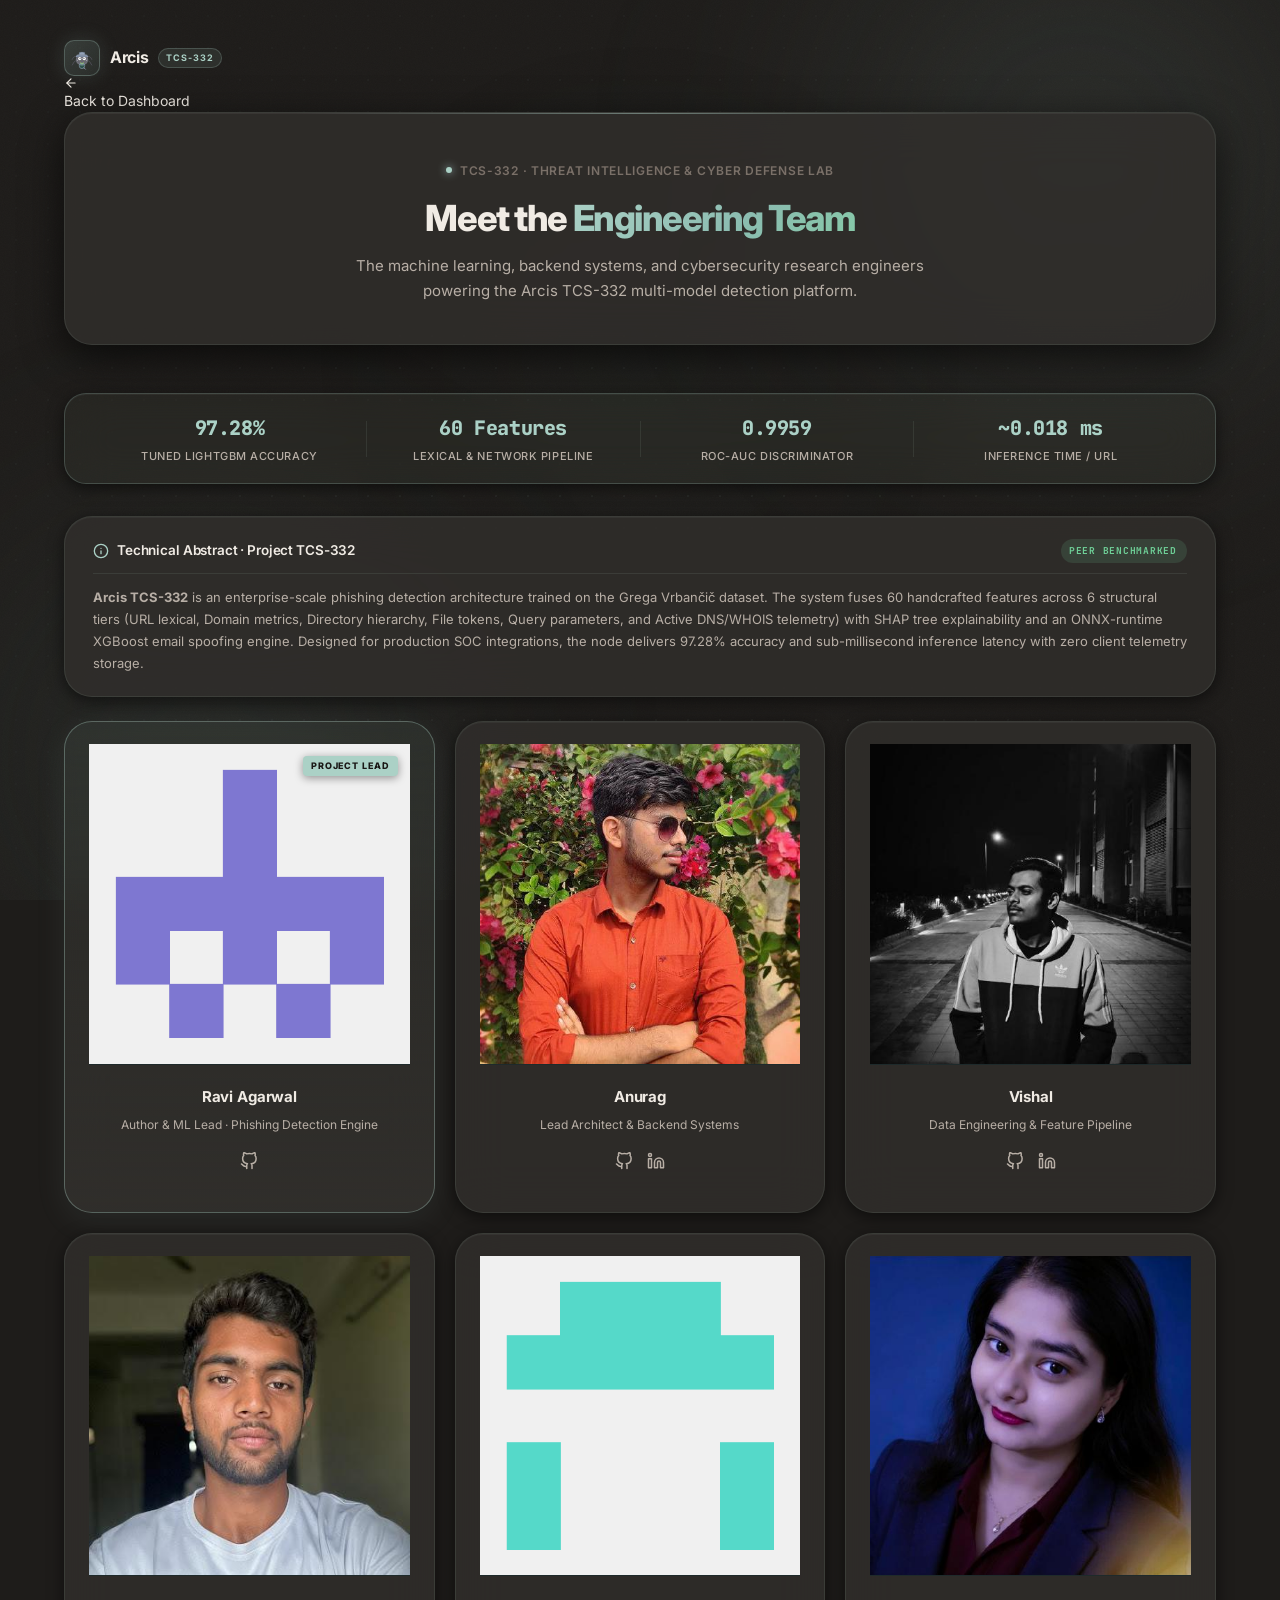
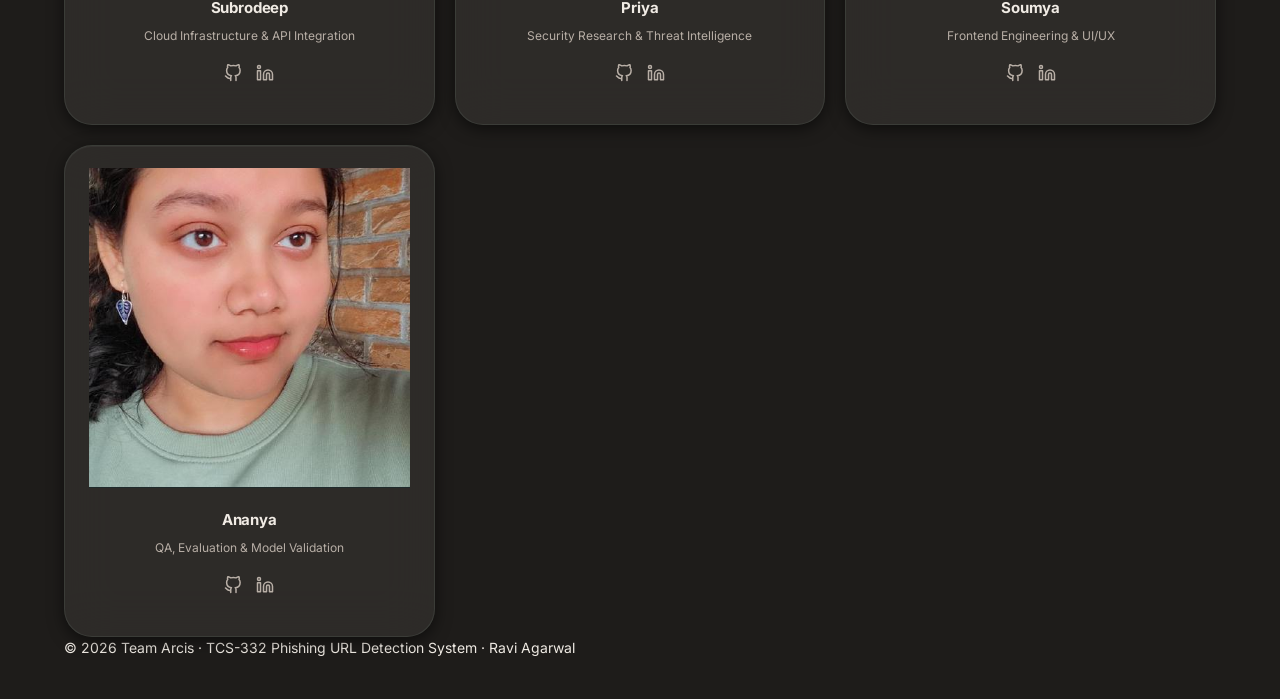
==== commit 63a4af26: "docs: elevate README and technical attribution to enterprise standard" ====
--- a/frontend/team.html
+++ b/frontend/team.html
@@ -40,10 +40,10 @@
             <div class="scanner-hero scanner-hero--centered">
                 <div class="scanner-hero__eyebrow scanner-hero__eyebrow--center">
                     <span class="eyebrow-dot eyebrow-dot--blue" aria-hidden="true"></span>
-                    TCS-332 · Phishing URL Detection System
-                </div>
-                <h1 class="scanner-hero__title">Meet the <span class="gradient-text">Developers</span></h1>
-                <p class="scanner-hero__sub">The engineering, machine learning, and security research team powering the Arcis TCS-332 threat detection pipeline.</p>
+                    TCS-332 · Threat Intelligence & Cyber Defense Lab
+                </div>
+                <h1 class="scanner-hero__title">Meet the <span class="gradient-text">Engineering Team</span></h1>
+                <p class="scanner-hero__sub">The machine learning, backend systems, and cybersecurity research engineers powering the Arcis TCS-332 multi-model detection platform.</p>
             </div>
 
             <!-- Project Highlights Summary Bar -->
@@ -60,13 +60,27 @@
                 <div class="team-highlight-sep"></div>
                 <div class="team-highlight-item">
                     <span class="team-highlight-val">0.9959</span>
-                    <span class="team-highlight-label">ROC-AUC Score</span>
+                    <span class="team-highlight-label">ROC-AUC Discriminator</span>
                 </div>
                 <div class="team-highlight-sep"></div>
                 <div class="team-highlight-item">
                     <span class="team-highlight-val">~0.018 ms</span>
                     <span class="team-highlight-label">Inference Time / URL</span>
                 </div>
+            </div>
+
+            <!-- Research Abstract & Architecture Summary -->
+            <div class="card team-abstract-card" style="margin-bottom: 24px; padding: 22px 28px;">
+                <div class="card__header" style="margin-bottom: 12px; padding-bottom: 10px;">
+                    <h3 class="card__title" style="font-size: 13.5px; display: flex; align-items: center; gap: 8px;">
+                        <svg width="16" height="16" viewBox="0 0 24 24" fill="none" stroke="currentColor" stroke-width="2" stroke-linecap="round" stroke-linejoin="round" style="color: var(--jade);"><circle cx="12" cy="12" r="10"></circle><line x1="12" y1="16" x2="12" y2="12"></line><line x1="12" y1="8" x2="12.01" y2="8"></line></svg>
+                        Technical Abstract · Project TCS-332
+                    </h3>
+                    <span class="card__badge card__badge--safe">PEER BENCHMARKED</span>
+                </div>
+                <p style="color: var(--text-2); font-size: 13px; line-height: 1.7;">
+                    <strong>Arcis TCS-332</strong> is an enterprise-scale phishing detection architecture trained on the Grega Vrbančič dataset. The system fuses 60 handcrafted features across 6 structural tiers (URL lexical, Domain metrics, Directory hierarchy, File tokens, Query parameters, and Active DNS/WHOIS telemetry) with SHAP tree explainability and an ONNX-runtime XGBoost email spoofing engine. Designed for production SOC integrations, the node delivers 97.28% accuracy and sub-millisecond inference latency with zero client telemetry storage.
+                </p>
             </div>
 
             <div class="team-grid">
--- a/frontend/style.css
+++ b/frontend/style.css
@@ -275,16 +275,22 @@
     gap: 7px;
     background: rgba(171,209,198,0.08);
     border: 1px solid rgba(171,209,198,0.20);
-    padding: 5px 12px;
+    padding: 6px 12px;
     border-radius: 50px;
+    transition: all var(--duration) var(--ease-out);
+}
+
+.node-status:hover {
+    border-color: rgba(171,209,198,0.45);
+    background: rgba(171,209,198,0.14);
 }
 
 .node-status__dot {
     width: 7px;
     height: 7px;
     border-radius: 50%;
-    background: var(--jade);
-    box-shadow: 0 0 8px var(--jade);
+    background: var(--safe);
+    box-shadow: 0 0 8px var(--safe);
     animation: pulse-dot 2.4s ease-in-out infinite;
 }
 
@@ -294,6 +300,54 @@
     font-weight: 600;
     color: var(--jade);
     letter-spacing: 0.06em;
+}
+
+.topbar-btn {
+    display: inline-flex;
+    align-items: center;
+    gap: 6px;
+    font-size: 11.5px;
+    font-weight: 600;
+    color: var(--text-2);
+    background: rgba(255, 255, 255, 0.04);
+    border: 1px solid var(--border);
+    padding: 6px 13px;
+    border-radius: 50px;
+    text-decoration: none;
+    transition: all var(--duration) var(--ease-out);
+    white-space: nowrap;
+}
+
+.topbar-btn:hover {
+    color: var(--text-1);
+    background: rgba(171, 209, 198, 0.12);
+    border-color: rgba(171, 209, 198, 0.35);
+    transform: translateY(-1px);
+}
+
+.topbar-btn--team {
+    color: var(--jade);
+    border-color: rgba(171, 209, 198, 0.28);
+    background: rgba(171, 209, 198, 0.07);
+}
+
+.brand-info {
+    display: flex;
+    flex-direction: column;
+    gap: 2px;
+}
+
+.brand-badge {
+    font-size: 9px;
+    font-weight: 700;
+    letter-spacing: 0.10em;
+    color: var(--jade);
+    background: rgba(171,209,198,0.10);
+    border: 1px solid rgba(171,209,198,0.22);
+    padding: 2px 7px;
+    border-radius: 50px;
+    display: inline-block;
+    width: fit-content;
 }
 
 @keyframes pulse-dot {
@@ -353,6 +407,35 @@
     flex-direction: column;
     gap: 2px;
     min-width: 0;
+}
+
+.metric-tile__head {
+    display: flex;
+    align-items: center;
+    gap: 8px;
+    flex-wrap: wrap;
+}
+
+.metric-trend {
+    font-size: 9.5px;
+    font-weight: 700;
+    font-family: 'JetBrains Mono', monospace;
+    padding: 2px 7px;
+    border-radius: 50px;
+    letter-spacing: 0.02em;
+    line-height: 1;
+}
+
+.metric-trend--up {
+    color: var(--safe);
+    background: rgba(111, 207, 151, 0.12);
+    border: 1px solid rgba(111, 207, 151, 0.25);
+}
+
+.metric-trend--pill {
+    color: var(--jade);
+    background: rgba(171, 209, 198, 0.10);
+    border: 1px solid rgba(171, 209, 198, 0.20);
 }
 
 .metric-tile__value {
@@ -752,6 +835,212 @@
 }
 
 .scan-input::placeholder { color: rgba(100,116,139,0.6); }
+
+.scan-kbd-hint {
+    display: flex;
+    align-items: center;
+    gap: 3px;
+    padding: 0 6px;
+    opacity: 0.6;
+    transition: opacity var(--duration);
+}
+
+.scan-kbd-hint kbd {
+    font-family: 'JetBrains Mono', monospace;
+    font-size: 10px;
+    font-weight: 600;
+    color: var(--text-2);
+    background: rgba(255, 255, 255, 0.08);
+    border: 1px solid var(--border);
+    border-radius: 4px;
+    padding: 2px 6px;
+    box-shadow: 0 1px 2px rgba(0,0,0,0.4);
+}
+
+.scan-input-group:focus-within .scan-kbd-hint {
+    opacity: 0.2;
+}
+
+.scan-presets {
+    display: flex;
+    align-items: center;
+    justify-content: center;
+    flex-wrap: wrap;
+    gap: 8px;
+    margin-top: 14px;
+}
+
+.scan-presets--email {
+    margin-top: 10px;
+    margin-bottom: 6px;
+}
+
+.scan-presets__label {
+    font-size: 11px;
+    font-weight: 600;
+    color: var(--text-3);
+    text-transform: uppercase;
+    letter-spacing: 0.06em;
+    font-family: 'JetBrains Mono', monospace;
+}
+
+.scan-chip {
+    display: inline-flex;
+    align-items: center;
+    gap: 6px;
+    background: rgba(255, 255, 255, 0.04);
+    border: 1px solid var(--border);
+    color: var(--text-2);
+    font-family: 'JetBrains Mono', monospace;
+    font-size: 11px;
+    font-weight: 500;
+    padding: 4px 10px;
+    border-radius: 6px;
+    cursor: pointer;
+    transition: all var(--duration) var(--ease-out);
+}
+
+.scan-chip:hover {
+    color: var(--text-1);
+    background: rgba(171, 209, 198, 0.10);
+    border-color: rgba(171, 209, 198, 0.35);
+    transform: translateY(-1px);
+}
+
+.chip-status {
+    width: 6px;
+    height: 6px;
+    border-radius: 50%;
+    flex-shrink: 0;
+}
+
+.scan-chip--safe .chip-status { background: var(--safe); box-shadow: 0 0 6px var(--safe); }
+.scan-chip--warn .chip-status { background: var(--warn); box-shadow: 0 0 6px var(--warn); }
+.scan-chip--danger .chip-status { background: var(--danger); box-shadow: 0 0 6px var(--danger); }
+
+/* Forensic Toolbar in Results */
+.forensic-toolbar {
+    display: flex;
+    align-items: center;
+    justify-content: space-between;
+    gap: 12px;
+    flex-wrap: wrap;
+    background: var(--surface-1);
+    border: 1px solid var(--border);
+    border-radius: var(--r-md);
+    padding: 10px 18px;
+    margin-bottom: 14px;
+    backdrop-filter: blur(20px);
+    box-shadow: var(--shadow-sm);
+}
+
+.forensic-meta {
+    display: flex;
+    align-items: center;
+    gap: 8px;
+    font-family: 'JetBrains Mono', monospace;
+    font-size: 11px;
+    color: var(--text-2);
+    min-width: 0;
+    overflow: hidden;
+    text-overflow: ellipsis;
+    white-space: nowrap;
+}
+
+.forensic-target-label, .forensic-hash-label {
+    color: var(--text-3);
+    font-weight: 600;
+}
+
+.forensic-target-val, .forensic-hash-val {
+    color: var(--jade);
+    font-weight: 500;
+    overflow: hidden;
+    text-overflow: ellipsis;
+}
+
+.forensic-sep {
+    color: var(--border-strong);
+}
+
+.forensic-actions {
+    display: flex;
+    align-items: center;
+    gap: 8px;
+    flex-shrink: 0;
+}
+
+.forensic-btn {
+    display: inline-flex;
+    align-items: center;
+    gap: 6px;
+    font-size: 11.5px;
+    font-weight: 600;
+    font-family: 'Inter', sans-serif;
+    color: var(--text-2);
+    background: rgba(255, 255, 255, 0.05);
+    border: 1px solid var(--border);
+    padding: 6px 12px;
+    border-radius: 6px;
+    cursor: pointer;
+    transition: all var(--duration) var(--ease-out);
+}
+
+.forensic-btn:hover {
+    color: var(--text-1);
+    background: rgba(171, 209, 198, 0.12);
+    border-color: rgba(171, 209, 198, 0.35);
+}
+
+.forensic-btn--primary {
+    color: #1e1c1a;
+    background: linear-gradient(135deg, var(--jade-deep), var(--jade));
+    border-color: transparent;
+    box-shadow: 0 2px 8px rgba(171,209,198,0.25);
+}
+
+.forensic-btn--primary:hover {
+    color: #1e1c1a;
+    opacity: 0.92;
+    box-shadow: 0 4px 14px rgba(171,209,198,0.4);
+}
+
+/* Feature Drawer Search Filter */
+.features-drawer__badge {
+    font-family: 'JetBrains Mono', monospace;
+    font-size: 10px;
+    font-weight: 600;
+    color: var(--jade);
+    background: rgba(171, 209, 198, 0.12);
+    border: 1px solid rgba(171, 209, 198, 0.25);
+    padding: 2px 8px;
+    border-radius: 50px;
+    margin-left: auto;
+    margin-right: 12px;
+}
+
+.feature-search-wrap {
+    padding: 0 20px 14px;
+    border-bottom: 1px solid var(--border);
+}
+
+.feature-search-input {
+    width: 100%;
+    background: rgba(5, 7, 15, 0.6);
+    border: 1px solid var(--border);
+    border-radius: var(--r-sm);
+    padding: 8px 14px;
+    font-size: 12.5px;
+    font-family: 'JetBrains Mono', monospace;
+    color: var(--text-1);
+    outline: none;
+    transition: border-color var(--duration);
+}
+
+.feature-search-input:focus {
+    border-color: var(--jade);
+    box-shadow: 0 0 0 2px rgba(171,209,198,0.15);
+}
 
 .scan-submit-btn {
     display: flex;
@@ -1163,19 +1452,33 @@
     bottom: 24px;
     left: 50%;
     transform: translateX(-50%);
-    background: rgba(5, 18, 18, 0.96);
-    border: 1px solid rgba(244, 63, 94, 0.35);
-    color: #fca5a5;
+    background: rgba(30, 28, 26, 0.96);
+    border: 1px solid var(--border);
+    color: var(--text-1);
     font-size: 13px;
     font-weight: 500;
-    padding: 12px 20px;
+    padding: 12px 22px;
     border-radius: 12px;
-    box-shadow: 0 8px 32px rgba(0, 0, 0, 0.5);
+    box-shadow: 0 8px 32px rgba(0, 0, 0, 0.7);
     z-index: 9999;
     max-width: 480px;
     text-align: center;
     backdrop-filter: blur(16px);
     animation: fade-up 0.3s cubic-bezier(0.16, 1, 0.3, 1) forwards;
+}
+
+.toast--success {
+    border-color: rgba(111, 207, 151, 0.45);
+    color: var(--safe);
+    background: rgba(20, 36, 28, 0.96);
+    box-shadow: 0 8px 32px rgba(111, 207, 151, 0.15);
+}
+
+.toast--error {
+    border-color: rgba(235, 87, 87, 0.45);
+    color: var(--danger);
+    background: rgba(36, 20, 20, 0.96);
+    box-shadow: 0 8px 32px rgba(235, 87, 87, 0.15);
 }
 
 /* ── 17. Stat Grid ────────────────────────────────────────── */
